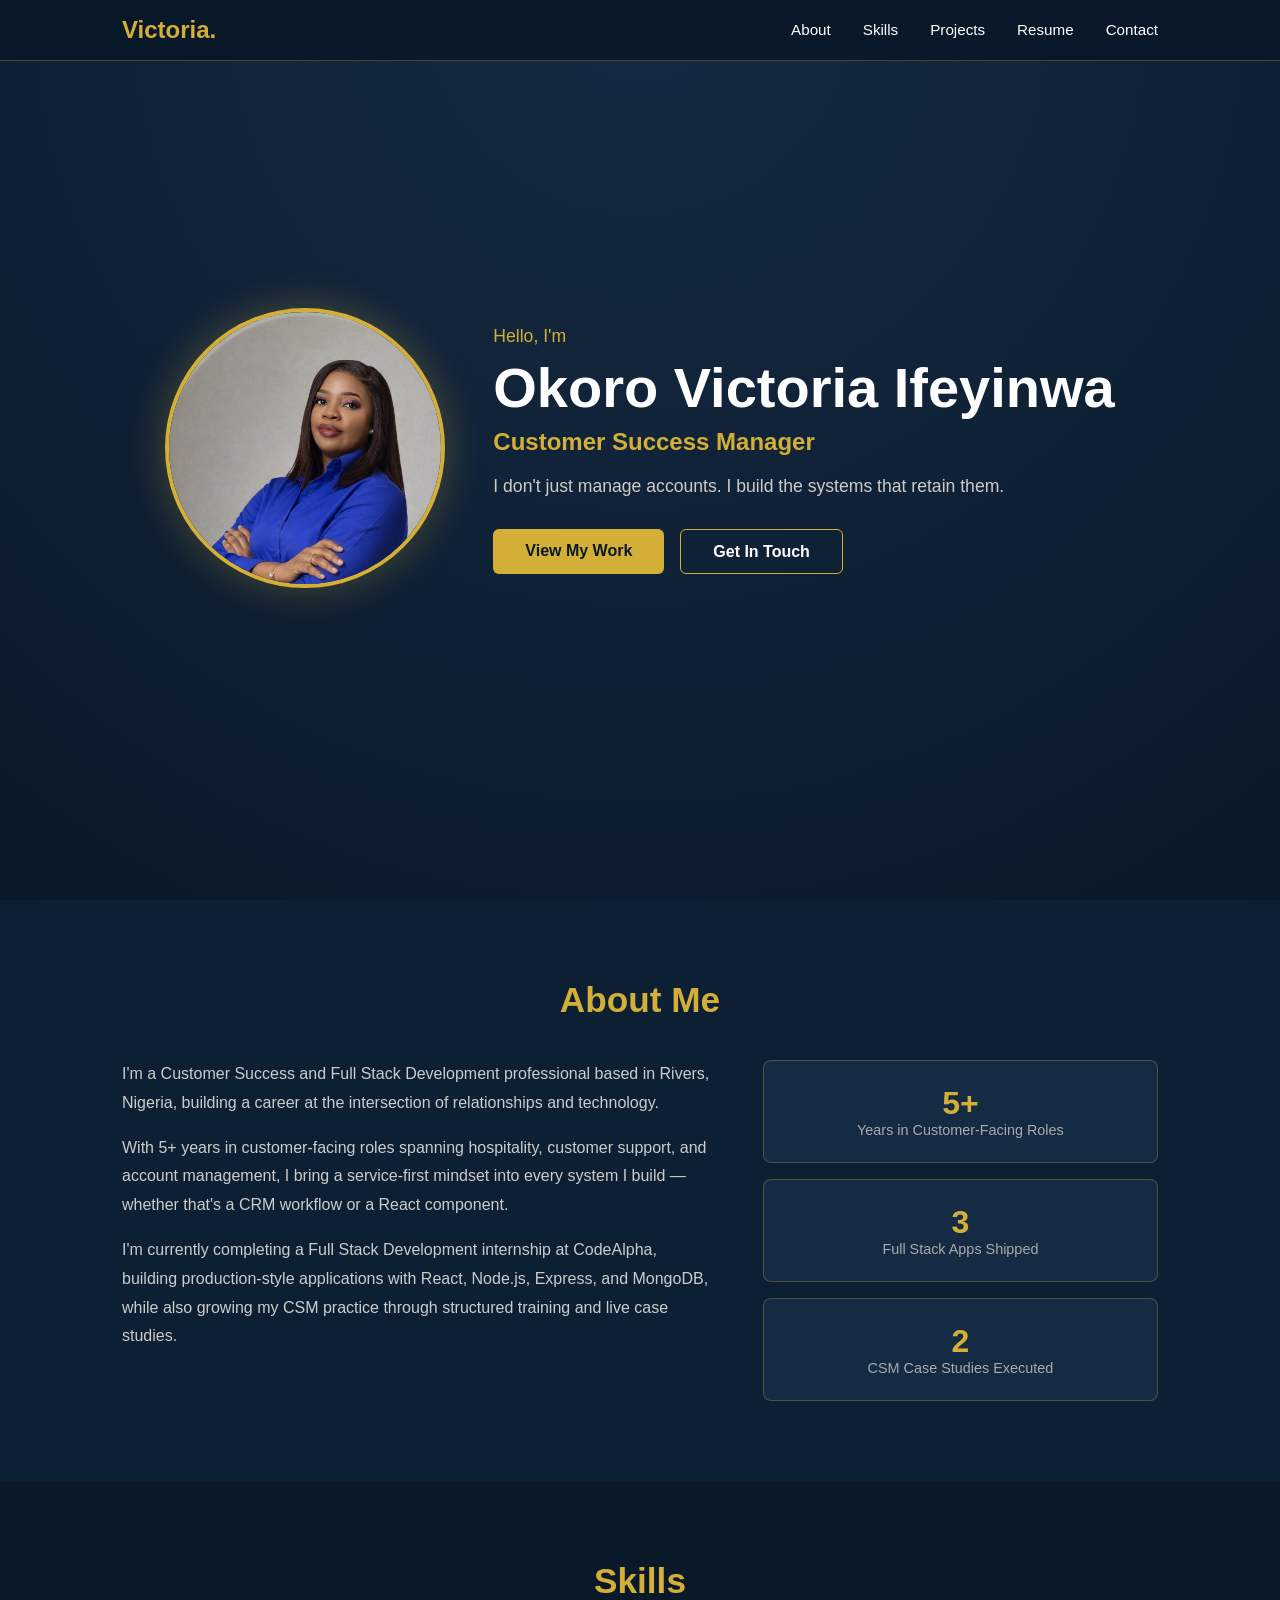
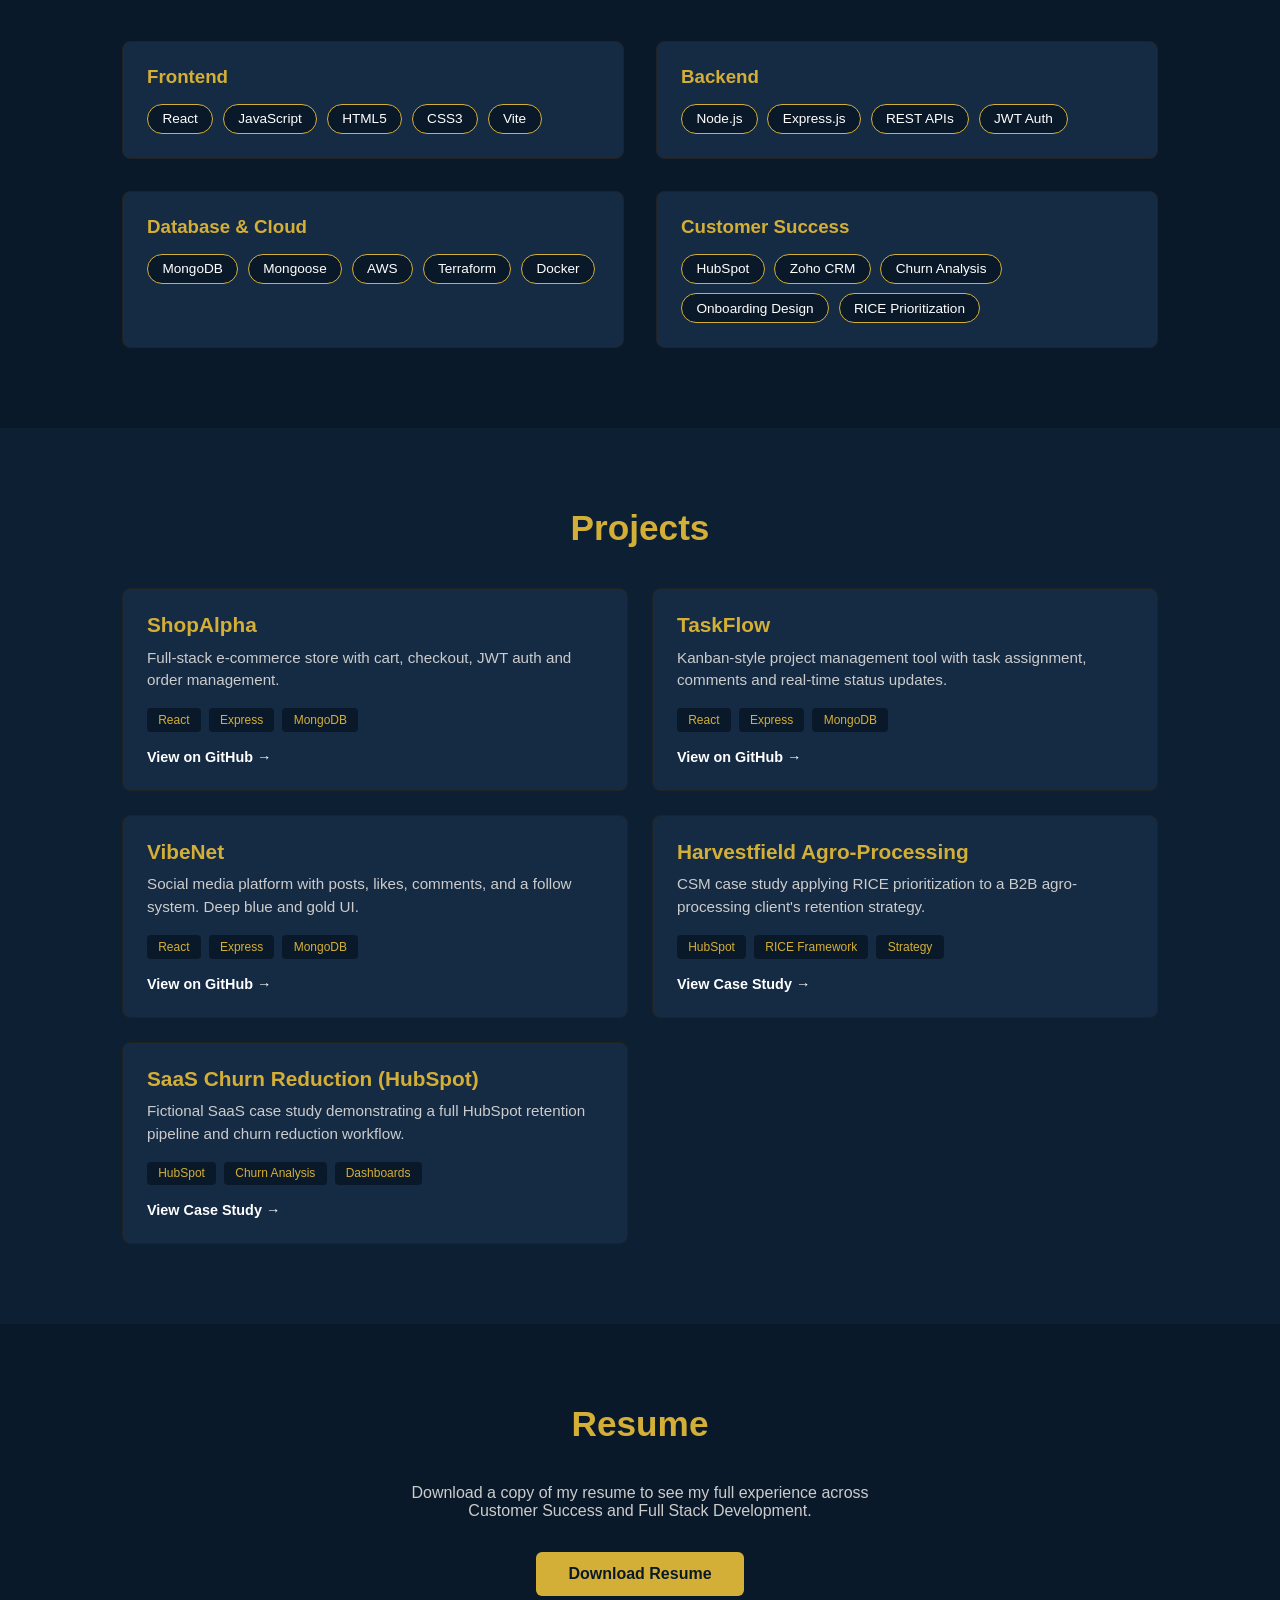
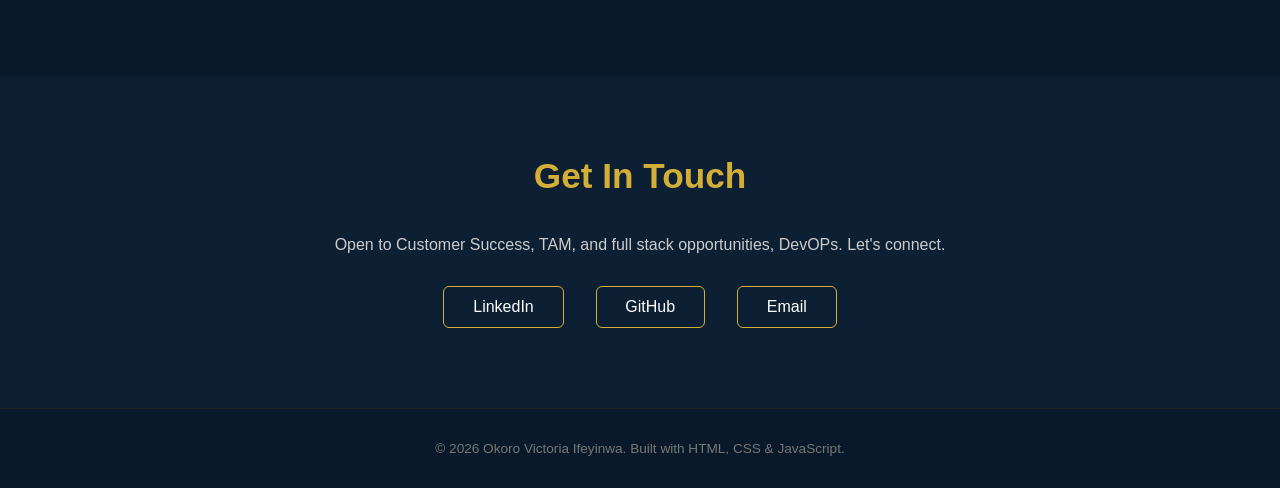
==== index.html @ 00ef0be6 "Portfolio site complete - CSM and Full Stack Developer" ====
<!DOCTYPE html>
<html lang="en">
<head>
<meta charset="UTF-8">
<meta name="viewport" content="width=device-width, initial-scale=1.0">
<title>Okoro Victoria Ifeyinwa | CSM & Full Stack Developer</title>
<link rel="stylesheet" href="style.css">
</head>
<body>

<nav id="navbar">
  <div class="nav-container">
    <a href="#hero" class="logo">Victoria.</a>
    <ul class="nav-links">
      <li><a href="#about">About</a></li>
      <li><a href="#skills">Skills</a></li>
      <li><a href="#projects">Projects</a></li>
      <li><a href="#resume">Resume</a></li>
      <li><a href="#contact">Contact</a></li>
    </ul>
    <div class="hamburger" id="hamburger">
      <span></span><span></span><span></span>
    </div>
  </div>
</nav>

<section id="hero">
  <div class="hero-content">
    <div class="hero-image">
      <img src="assets/profile.png" alt="Okoro Victoria Ifeyinwa">
    </div>
    <div class="hero-text">
      <p class="hero-greeting">Hello, I'm</p>
      <h1>Okoro Victoria Ifeyinwa</h1>
      <h2 class="typewriter" id="typewriter"></h2>
      <p class="hero-tagline">I don't just manage accounts. I build the systems that retain them.</p>
      <div class="hero-buttons">
        <a href="#projects" class="btn btn-primary">View My Work</a>
        <a href="#contact" class="btn btn-outline">Get In Touch</a>
      </div>
    </div>
  </div>
</section>

<section id="about">
  <div class="section-container">
    <h2 class="section-title">About Me</h2>
    <div class="about-grid">
      <div class="about-text">
        <p>I'm a Customer Success and Full Stack Development professional based in Rivers, Nigeria, building a career at the intersection of relationships and technology.</p>
        <p>With 5+ years in customer-facing roles spanning hospitality, customer support, and account management, I bring a service-first mindset into every system I build — whether that's a CRM workflow or a React component.</p>
        <p>I'm currently completing a Full Stack Development internship at CodeAlpha, building production-style applications with React, Node.js, Express, and MongoDB, while also growing my CSM practice through structured training and live case studies.</p>
      </div>
      <div class="about-stats">
        <div class="stat-card">
          <h3>5+</h3>
          <p>Years in Customer-Facing Roles</p>
        </div>
        <div class="stat-card">
          <h3>3</h3>
          <p>Full Stack Apps Shipped</p>
        </div>
        <div class="stat-card">
          <h3>2</h3>
          <p>CSM Case Studies Executed</p>
        </div>
      </div>
    </div>
  </div>
</section>

<section id="skills">
  <div class="section-container">
    <h2 class="section-title">Skills</h2>
    <div class="skills-grid">
      <div class="skill-category">
        <h3>Frontend</h3>
        <div class="skill-tags">
          <span>React</span><span>JavaScript</span><span>HTML5</span><span>CSS3</span><span>Vite</span>
        </div>
      </div>
      <div class="skill-category">
        <h3>Backend</h3>
        <div class="skill-tags">
          <span>Node.js</span><span>Express.js</span><span>REST APIs</span><span>JWT Auth</span>
        </div>
      </div>
      <div class="skill-category">
        <h3>Database & Cloud</h3>
        <div class="skill-tags">
          <span>MongoDB</span><span>Mongoose</span><span>AWS</span><span>Terraform</span><span>Docker</span>
        </div>
      </div>
      <div class="skill-category">
        <h3>Customer Success</h3>
        <div class="skill-tags">
          <span>HubSpot</span><span>Zoho CRM</span><span>Churn Analysis</span><span>Onboarding Design</span><span>RICE Prioritization</span>
        </div>
      </div>
    </div>
  </div>
</section>

<section id="projects">
  <div class="section-container">
    <h2 class="section-title">Projects</h2>
    <div class="projects-grid">

      <div class="project-card">
        <div class="project-header">ShopAlpha</div>
        <p>Full-stack e-commerce store with cart, checkout, JWT auth and order management.</p>
        <div class="project-tags"><span>React</span><span>Express</span><span>MongoDB</span></div>
        <a href="https://github.com/okorovictoriaifeyinwa-wq/CodeAlpha_EcommerceStore" target="_blank" class="project-link">View on GitHub →</a>
      </div>

      <div class="project-card">
        <div class="project-header">TaskFlow</div>
        <p>Kanban-style project management tool with task assignment, comments and real-time status updates.</p>
        <div class="project-tags"><span>React</span><span>Express</span><span>MongoDB</span></div>
        <a href="https://github.com/okorovictoriaifeyinwa-wq/CodeAlpha_ProjectManagementTool" target="_blank" class="project-link">View on GitHub →</a>
      </div>

      <div class="project-card">
        <div class="project-header">VibeNet</div>
        <p>Social media platform with posts, likes, comments, and a follow system. Deep blue and gold UI.</p>
        <div class="project-tags"><span>React</span><span>Express</span><span>MongoDB</span></div>
        <a href="https://github.com/okorovictoriaifeyinwa-wq/CodeAlpha_SocialMediaPlatform" target="_blank" class="project-link">View on GitHub →</a>
      </div>

      <div class="project-card">
        <div class="project-header">Harvestfield Agro-Processing</div>
        <p>CSM case study applying RICE prioritization to a B2B agro-processing client's retention strategy.</p>
        <div class="project-tags"><span>HubSpot</span><span>RICE Framework</span><span>Strategy</span></div>
        <a href="#" class="project-link">View Case Study →</a>
      </div>

      <div class="project-card">
        <div class="project-header">SaaS Churn Reduction (HubSpot)</div>
        <p>Fictional SaaS case study demonstrating a full HubSpot retention pipeline and churn reduction workflow.</p>
        <div class="project-tags"><span>HubSpot</span><span>Churn Analysis</span><span>Dashboards</span></div>
        <a href="#" class="project-link">View Case Study →</a>
      </div>

    </div>
  </div>
</section>

<section id="resume">
  <div class="section-container">
    <h2 class="section-title">Resume</h2>
    <p class="resume-text">Download a copy of my resume to see my full experience across Customer Success and Full Stack Development.</p>
    <a href="assets/resume.pdf" download class="btn btn-primary">Download Resume</a>
  </div>
</section>

<section id="contact">
  <div class="section-container">
    <h2 class="section-title">Get In Touch</h2>
    <p class="contact-text">Open to Customer Success, TAM, and full stack opportunities, DevOPs. Let's connect.</p>
    <div class="contact-links">
      <a href="https://www.linkedin.com/in/victoria-ifeyinwa-csm" target="_blank">LinkedIn</a>
      <a href="https://github.com/okorovictoriaifeyinwa-wq" target="_blank">GitHub</a>
      <a href="mailto:okorovictoriaifeyinwa@gmail.com">Email</a>
    </div>
  </div>
</section>

<footer>
  <p>&copy; 2026 Okoro Victoria Ifeyinwa. Built with HTML, CSS & JavaScript.</p>
</footer>

<script src="script.js"></script>
</body>
</html>
---- style.css ----
* {
  margin: 0;
  padding: 0;
  box-sizing: border-box;
}

body {
  font-family: 'Segoe UI', Arial, sans-serif;
  background: #0a1929;
  color: #fff;
  scroll-behavior: smooth;
}

/* NAVBAR */
#navbar {
  position: fixed;
  top: 0;
  width: 100%;
  background: rgba(10, 25, 41, 0.95);
  backdrop-filter: blur(8px);
  z-index: 1000;
  border-bottom: 1px solid rgba(212, 175, 55, 0.3);
}

.nav-container {
  max-width: 1100px;
  margin: 0 auto;
  display: flex;
  justify-content: space-between;
  align-items: center;
  padding: 1rem 2rem;
}

.logo {
  font-size: 1.5rem;
  font-weight: bold;
  color: #d4af37;
  text-decoration: none;
}

.nav-links {
  display: flex;
  list-style: none;
  gap: 2rem;
}

.nav-links a {
  color: #fff;
  text-decoration: none;
  font-size: 0.95rem;
  transition: color 0.3s;
}

.nav-links a:hover {
  color: #d4af37;
}

.hamburger {
  display: none;
  flex-direction: column;
  gap: 5px;
  cursor: pointer;
}

.hamburger span {
  width: 25px;
  height: 3px;
  background: #d4af37;
  border-radius: 2px;
}

/* HERO */
#hero {
  min-height: 100vh;
  display: flex;
  align-items: center;
  justify-content: center;
  text-align: center;
  padding: 0 2rem;
  background: radial-gradient(circle at top, #152a43, #0a1929);
}

.hero-content {
  display: flex;
  align-items: center;
  justify-content: center;
  gap: 3rem;
  max-width: 1100px;
  margin: 0 auto;
}

.hero-image {
  flex-shrink: 0;
}

.hero-image img {
  width: 280px;
  height: 280px;
  object-fit: cover;
  border-radius: 50%;
  border: 4px solid #d4af37;
  box-shadow: 0 0 40px rgba(212, 175, 55, 0.3);
}

.hero-text {
  text-align: left;
}

.hero-greeting {
  color: #d4af37;
  font-size: 1.1rem;
  margin-bottom: 0.5rem;
}

#hero h1 {
  font-size: 3.5rem;
  margin-bottom: 0.5rem;
}

.typewriter {
  font-size: 1.5rem;
  color: #d4af37;
  min-height: 2rem;
  margin-bottom: 1rem;
}

.hero-tagline {
  font-size: 1.1rem;
  color: #ccc;
  max-width: 600px;
  margin: 0 0 2rem 0;
}

.hero-buttons {
  display: flex;
  gap: 1rem;
  justify-content: flex-start;
}

.btn {
  padding: 0.8rem 2rem;
  border-radius: 6px;
  text-decoration: none;
  font-weight: bold;
  transition: all 0.3s;
  display: inline-block;
}

.btn-primary {
  background: #d4af37;
  color: #0a1929;
}

.btn-primary:hover {
  background: #e8c659;
  transform: translateY(-3px);
}

.btn-outline {
  border: 1px solid #d4af37;
  color: #fff;
}

.btn-outline:hover {
  background: rgba(212, 175, 55, 0.1);
  transform: translateY(-3px);
}

/* SECTIONS */
.section-container {
  max-width: 1100px;
  margin: 0 auto;
  padding: 5rem 2rem;
}

.section-title {
  font-size: 2.2rem;
  color: #d4af37;
  margin-bottom: 2.5rem;
  text-align: center;
  opacity: 0;
  transform: translateY(20px);
  transition: all 0.6s ease;
}

.section-title.visible {
  opacity: 1;
  transform: translateY(0);
}

/* ABOUT */
#about {
  background: #0d1f33;
}

.about-grid {
  display: grid;
  grid-template-columns: 1.5fr 1fr;
  gap: 3rem;
  align-items: start;
}

.about-text p {
  color: #ccc;
  line-height: 1.8;
  margin-bottom: 1rem;
}

.about-stats {
  display: flex;
  flex-direction: column;
  gap: 1rem;
}

.stat-card {
  background: #152a43;
  border: 1px solid rgba(212, 175, 55, 0.3);
  border-radius: 8px;
  padding: 1.5rem;
  text-align: center;
  transition: transform 0.3s, border-color 0.3s;
}

.stat-card:hover {
  transform: translateY(-5px);
  border-color: #d4af37;
}

.stat-card h3 {
  font-size: 2rem;
  color: #d4af37;
}

.stat-card p {
  color: #aaa;
  font-size: 0.9rem;
}

/* SKILLS */
.skills-grid {
  display: grid;
  grid-template-columns: repeat(2, 1fr);
  gap: 2rem;
}

.skill-category {
  background: #152a43;
  border-radius: 8px;
  padding: 1.5rem;
  border: 1px solid #222;
}

.skill-category h3 {
  color: #d4af37;
  margin-bottom: 1rem;
}

.skill-tags {
  display: flex;
  flex-wrap: wrap;
  gap: 0.6rem;
}

.skill-tags span {
  background: #0a1929;
  border: 1px solid #d4af37;
  color: #fff;
  padding: 0.4rem 0.9rem;
  border-radius: 20px;
  font-size: 0.85rem;
  transition: all 0.3s;
}

.skill-tags span:hover {
  background: #d4af37;
  color: #0a1929;
}

/* PROJECTS */
#projects {
  background: #0d1f33;
}

.projects-grid {
  display: grid;
  grid-template-columns: repeat(2, 1fr);
  gap: 1.5rem;
}

.project-card {
  background: #152a43;
  border: 1px solid #222;
  border-radius: 8px;
  padding: 1.5rem;
  transition: transform 0.3s, border-color 0.3s;
}

.project-card:hover {
  transform: translateY(-6px);
  border-color: #d4af37;
}

.project-header {
  font-size: 1.3rem;
  font-weight: bold;
  color: #d4af37;
  margin-bottom: 0.6rem;
}

.project-card p {
  color: #ccc;
  font-size: 0.95rem;
  margin-bottom: 1rem;
  line-height: 1.5;
}

.project-tags {
  display: flex;
  gap: 0.5rem;
  margin-bottom: 1rem;
  flex-wrap: wrap;
}

.project-tags span {
  background: #0a1929;
  color: #d4af37;
  padding: 0.3rem 0.7rem;
  border-radius: 4px;
  font-size: 0.75rem;
}

.project-link {
  color: #fff;
  text-decoration: none;
  font-weight: bold;
  font-size: 0.9rem;
  transition: color 0.3s;
}

.project-link:hover {
  color: #d4af37;
}

/* RESUME */
.resume-text {
  text-align: center;
  color: #ccc;
  max-width: 500px;
  margin: 0 auto 2rem;
}

#resume {
  text-align: center;
}

/* CONTACT */
#contact {
  background: #0d1f33;
  text-align: center;
}

.contact-text {
  color: #ccc;
  margin-bottom: 2rem;
}

.contact-links {
  display: flex;
  gap: 2rem;
  justify-content: center;
}

.contact-links a {
  color: #fff;
  text-decoration: none;
  border: 1px solid #d4af37;
  padding: 0.7rem 1.8rem;
  border-radius: 6px;
  transition: all 0.3s;
}

.contact-links a:hover {
  background: #d4af37;
  color: #0a1929;
}

/* FOOTER */
footer {
  text-align: center;
  padding: 2rem;
  color: #777;
  font-size: 0.85rem;
  border-top: 1px solid #222;
}

/* RESPONSIVE */
@media (max-width: 768px) {
  .nav-links {
    display: none;
  }
  .hamburger {
    display: flex;
  }
  #hero h1 {
    font-size: 2.3rem;
  }
  .about-grid, .skills-grid, .projects-grid {
    grid-template-columns: 1fr;
  }
  .hero-buttons {
    flex-direction: column;
    align-items: center;
    justify-content: center;
  }
  .hero-content {
    flex-direction: column;
    text-align: center;
  }
  .hero-text {
    text-align: center;
  }
  .hero-image img {
    width: 200px;
    height: 200px;
  }
}
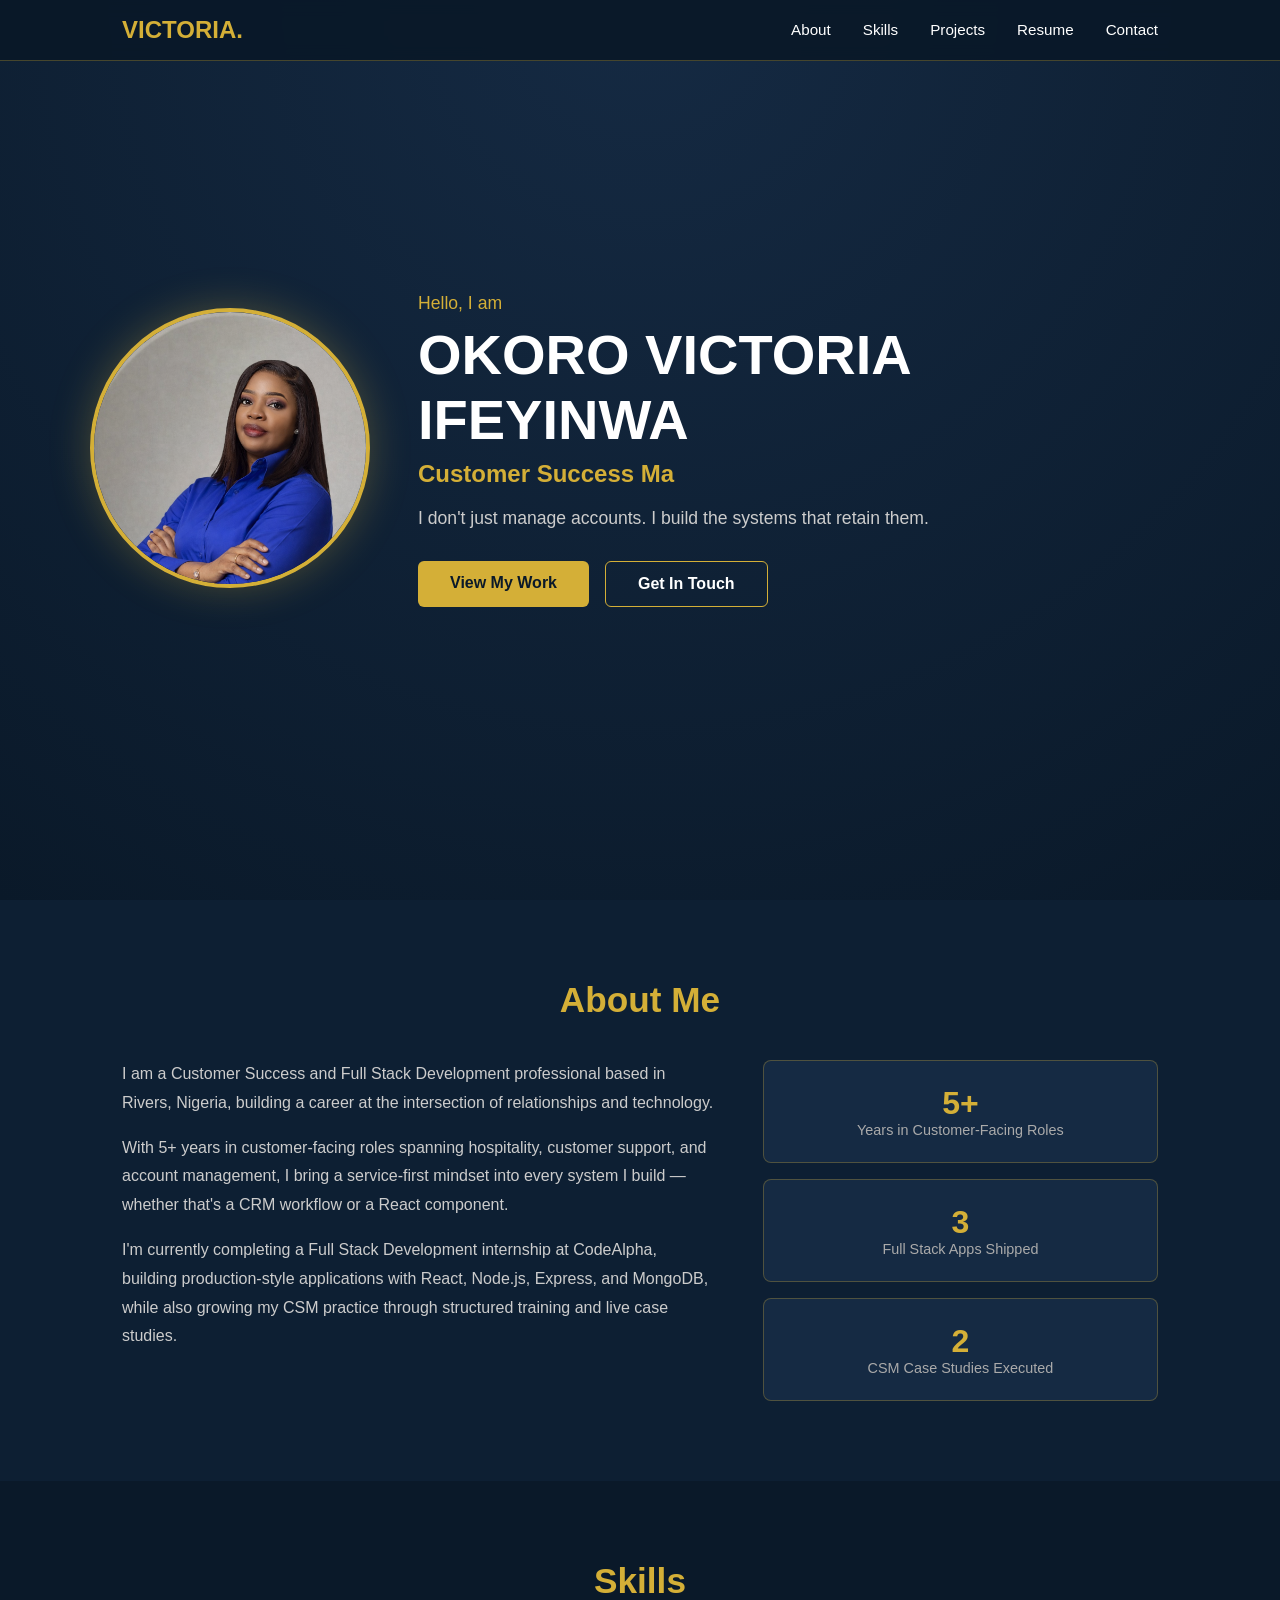
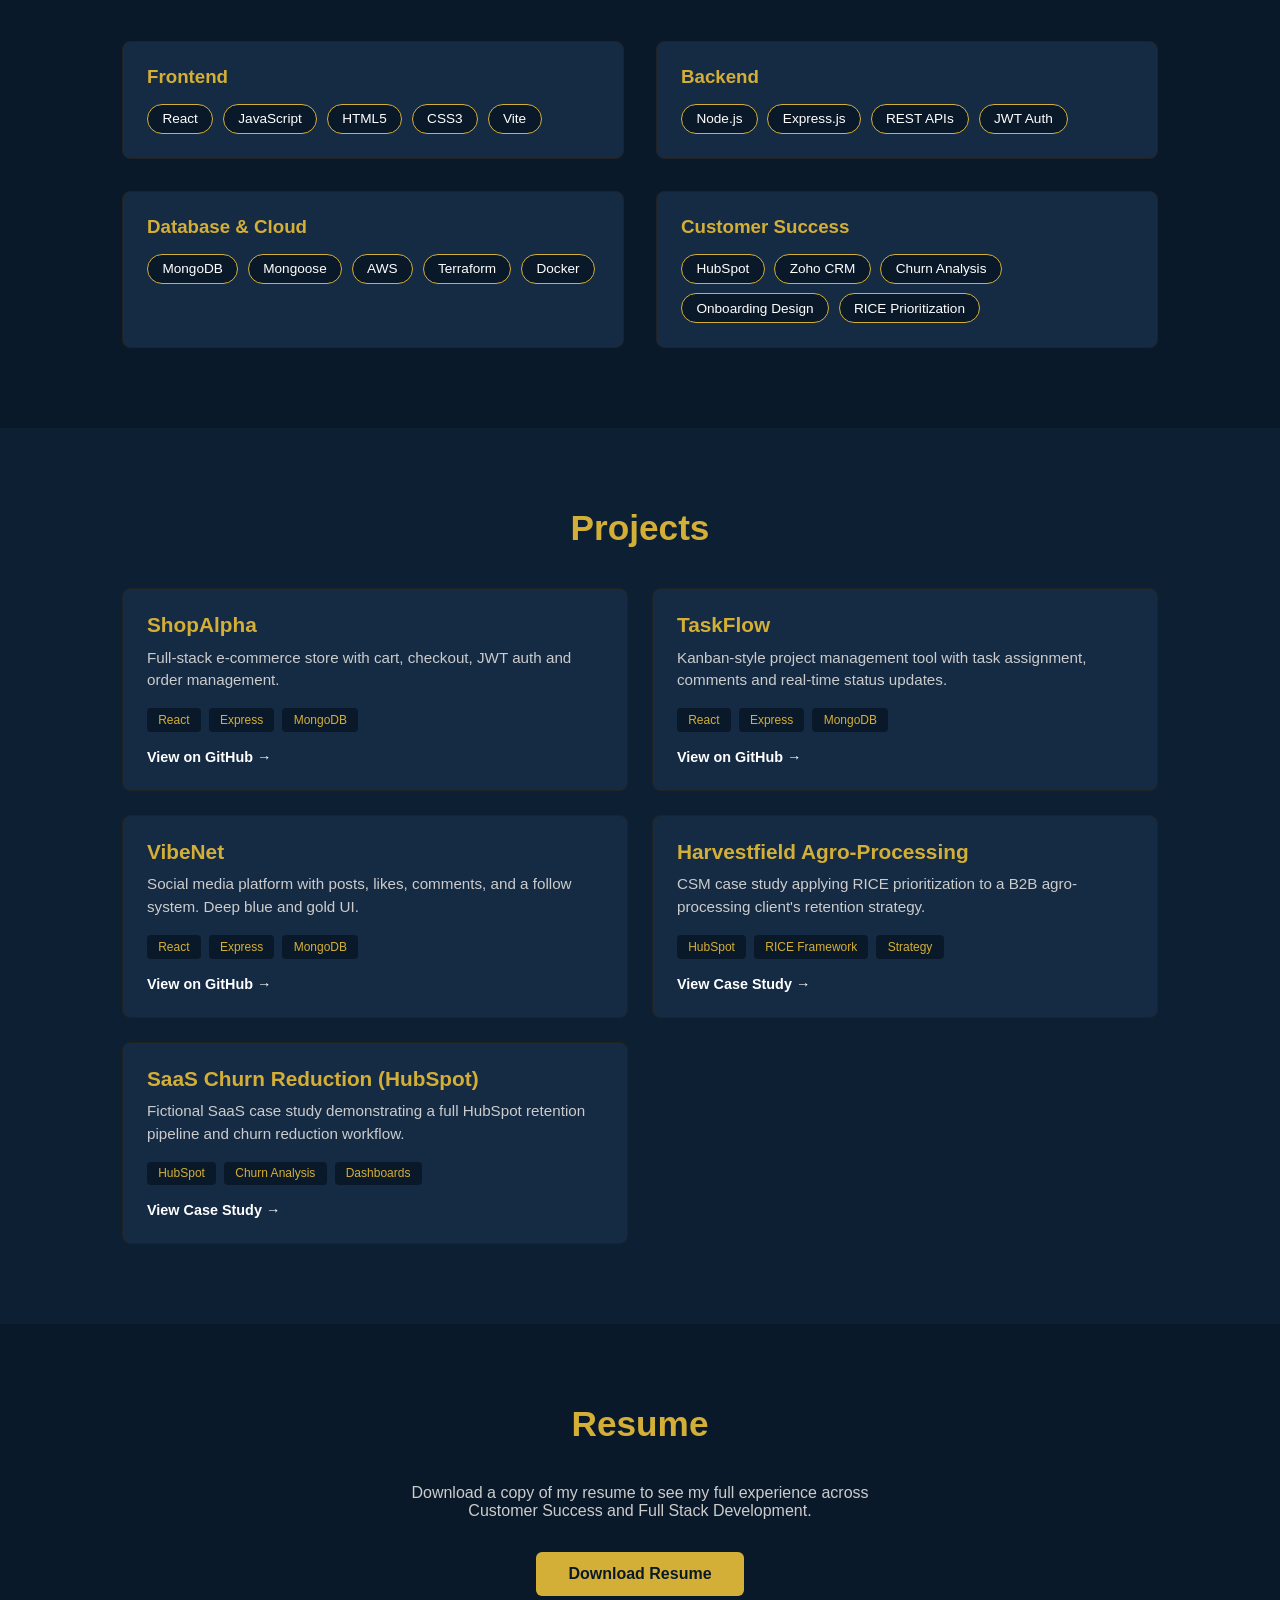
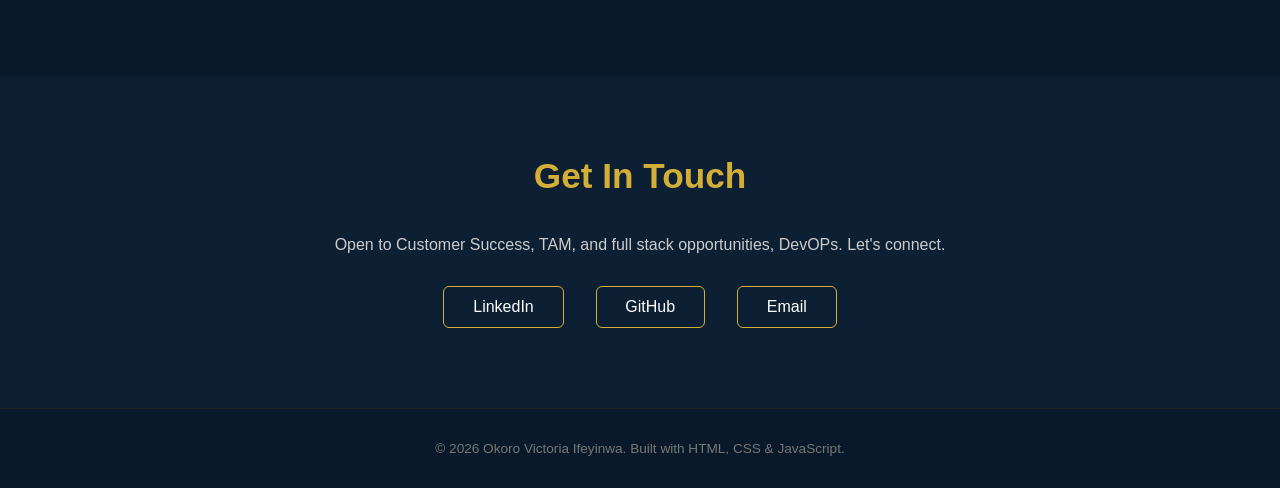
==== commit 6e1a13cb: "Updated portfolio site" ====
--- a/index.html
+++ b/index.html
@@ -3,14 +3,14 @@
 <head>
 <meta charset="UTF-8">
 <meta name="viewport" content="width=device-width, initial-scale=1.0">
-<title>Okoro Victoria Ifeyinwa | CSM & Full Stack Developer</title>
+<title>OKORO VICTORIA IFEYINWA | CSM & FULL STACK DEVELOPER</title>
 <link rel="stylesheet" href="style.css">
 </head>
 <body>
 
 <nav id="navbar">
   <div class="nav-container">
-    <a href="#hero" class="logo">Victoria.</a>
+    <a href="#hero" class="logo">VICTORIA.</a>
     <ul class="nav-links">
       <li><a href="#about">About</a></li>
       <li><a href="#skills">Skills</a></li>
@@ -30,8 +30,8 @@
       <img src="assets/profile.png" alt="Okoro Victoria Ifeyinwa">
     </div>
     <div class="hero-text">
-      <p class="hero-greeting">Hello, I'm</p>
-      <h1>Okoro Victoria Ifeyinwa</h1>
+      <p class="hero-greeting">Hello, I am</p>
+      <h1>OKORO VICTORIA IFEYINWA</h1>
       <h2 class="typewriter" id="typewriter"></h2>
       <p class="hero-tagline">I don't just manage accounts. I build the systems that retain them.</p>
       <div class="hero-buttons">
@@ -47,7 +47,7 @@
     <h2 class="section-title">About Me</h2>
     <div class="about-grid">
       <div class="about-text">
-        <p>I'm a Customer Success and Full Stack Development professional based in Rivers, Nigeria, building a career at the intersection of relationships and technology.</p>
+        <p>I am a Customer Success and Full Stack Development professional based in Rivers, Nigeria, building a career at the intersection of relationships and technology.</p>
         <p>With 5+ years in customer-facing roles spanning hospitality, customer support, and account management, I bring a service-first mindset into every system I build — whether that's a CRM workflow or a React component.</p>
         <p>I'm currently completing a Full Stack Development internship at CodeAlpha, building production-style applications with React, Node.js, Express, and MongoDB, while also growing my CSM practice through structured training and live case studies.</p>
       </div>
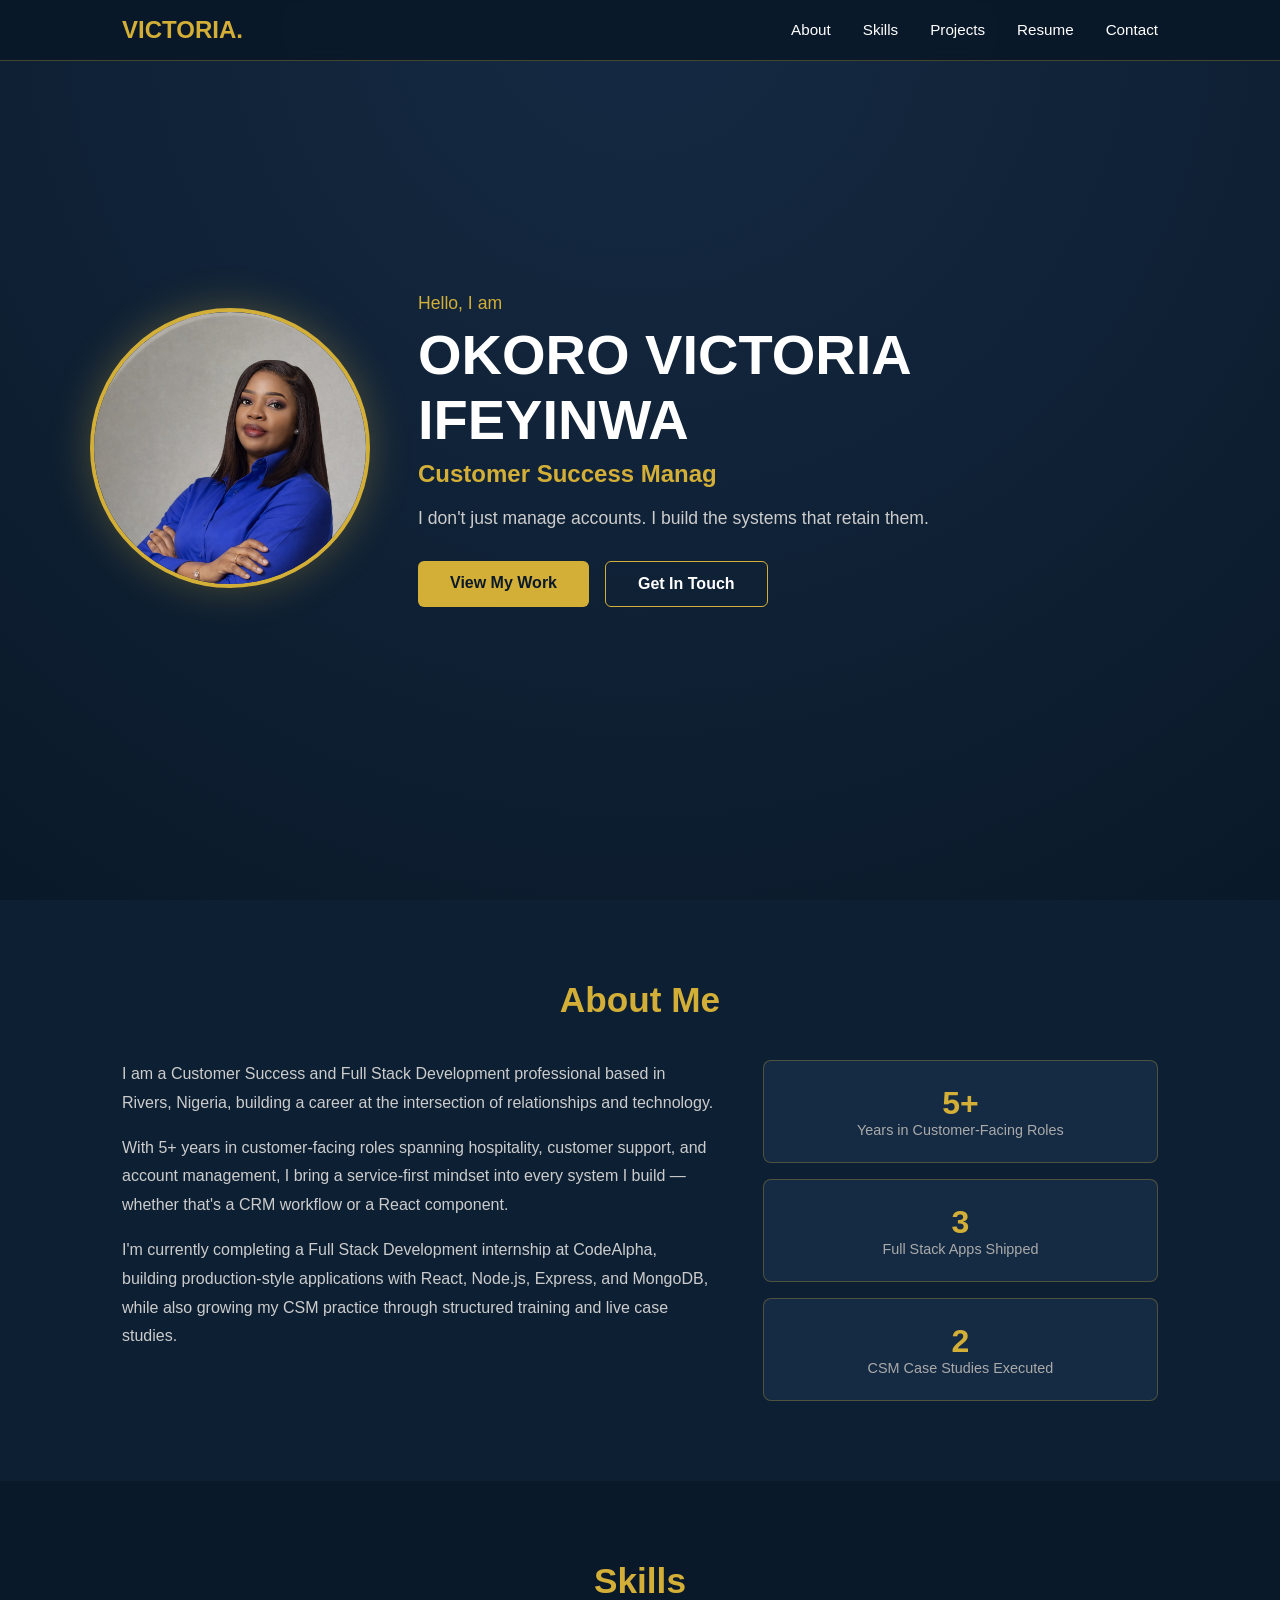
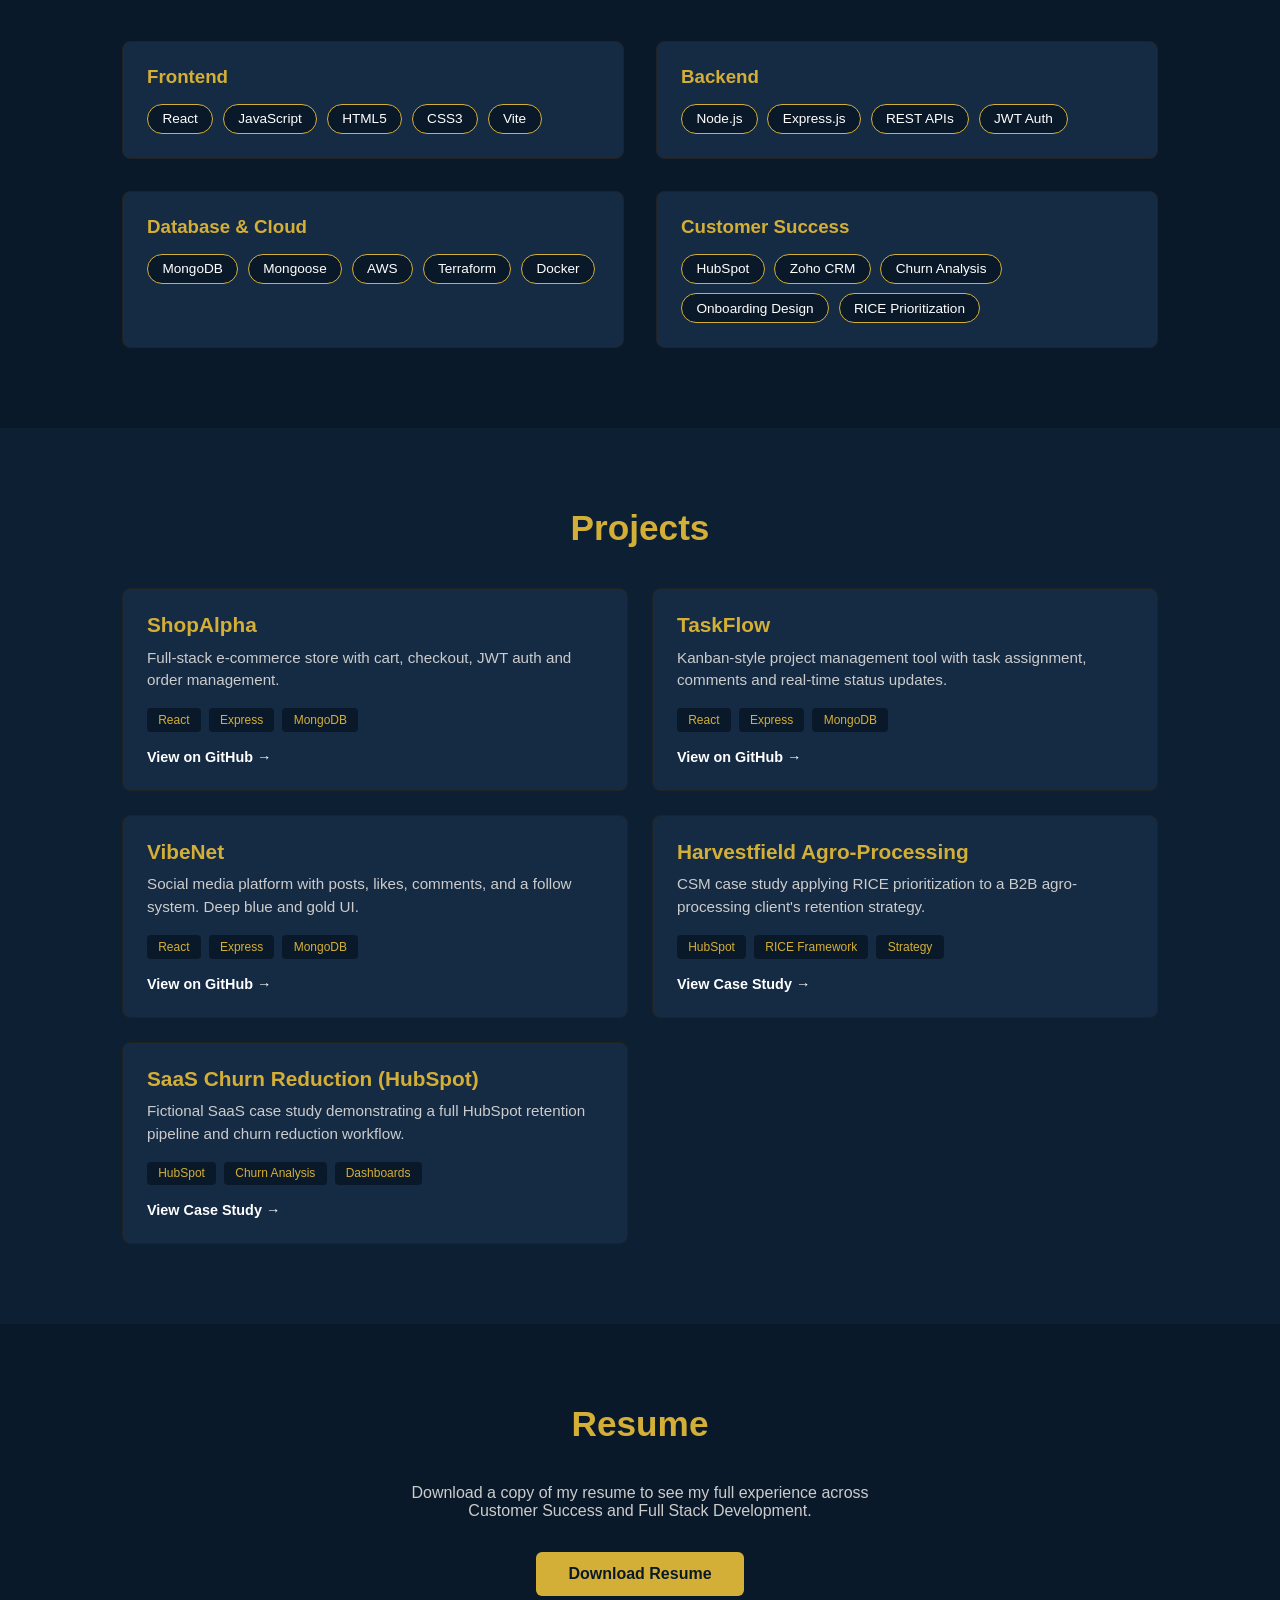
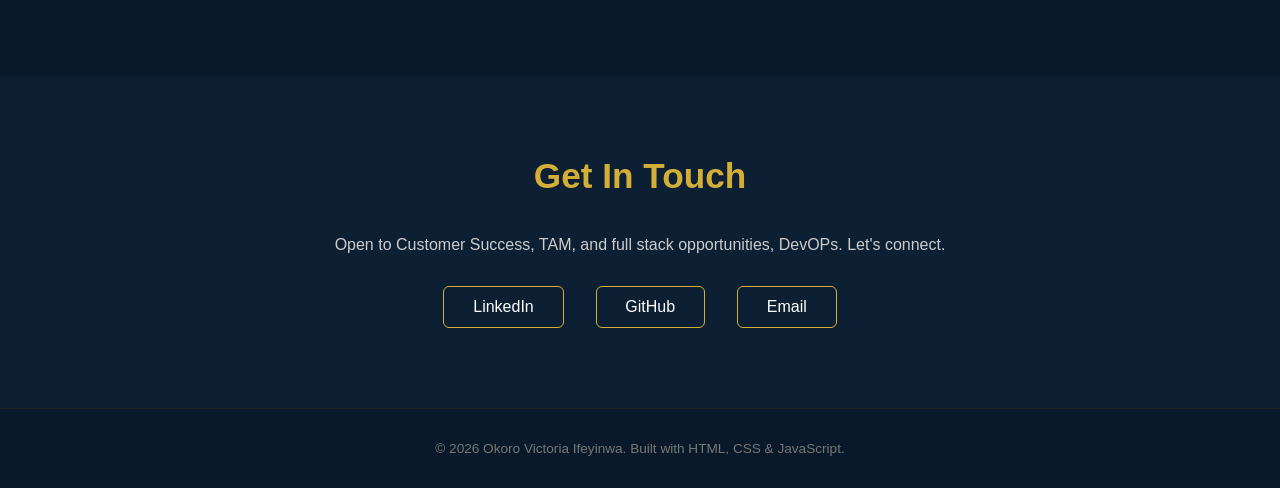
==== commit 660092e9: "Add CSM case studies" ====
--- a/index.html
+++ b/index.html
@@ -131,14 +131,14 @@
         <div class="project-header">Harvestfield Agro-Processing</div>
         <p>CSM case study applying RICE prioritization to a B2B agro-processing client's retention strategy.</p>
         <div class="project-tags"><span>HubSpot</span><span>RICE Framework</span><span>Strategy</span></div>
-        <a href="#" class="project-link">View Case Study →</a>
+        <a href="case-studies/harvestfield-case-study-2.html" target="_blank" class="project-link">View Case Study →</a>
       </div>
 
       <div class="project-card">
         <div class="project-header">SaaS Churn Reduction (HubSpot)</div>
         <p>Fictional SaaS case study demonstrating a full HubSpot retention pipeline and churn reduction workflow.</p>
         <div class="project-tags"><span>HubSpot</span><span>Churn Analysis</span><span>Dashboards</span></div>
-        <a href="#" class="project-link">View Case Study →</a>
+        <a href="assets/Flytrack Logistics..pdf-case-study.pdf" target="_blank" class="project-link">View Case Study →</a>
       </div>
 
     </div>
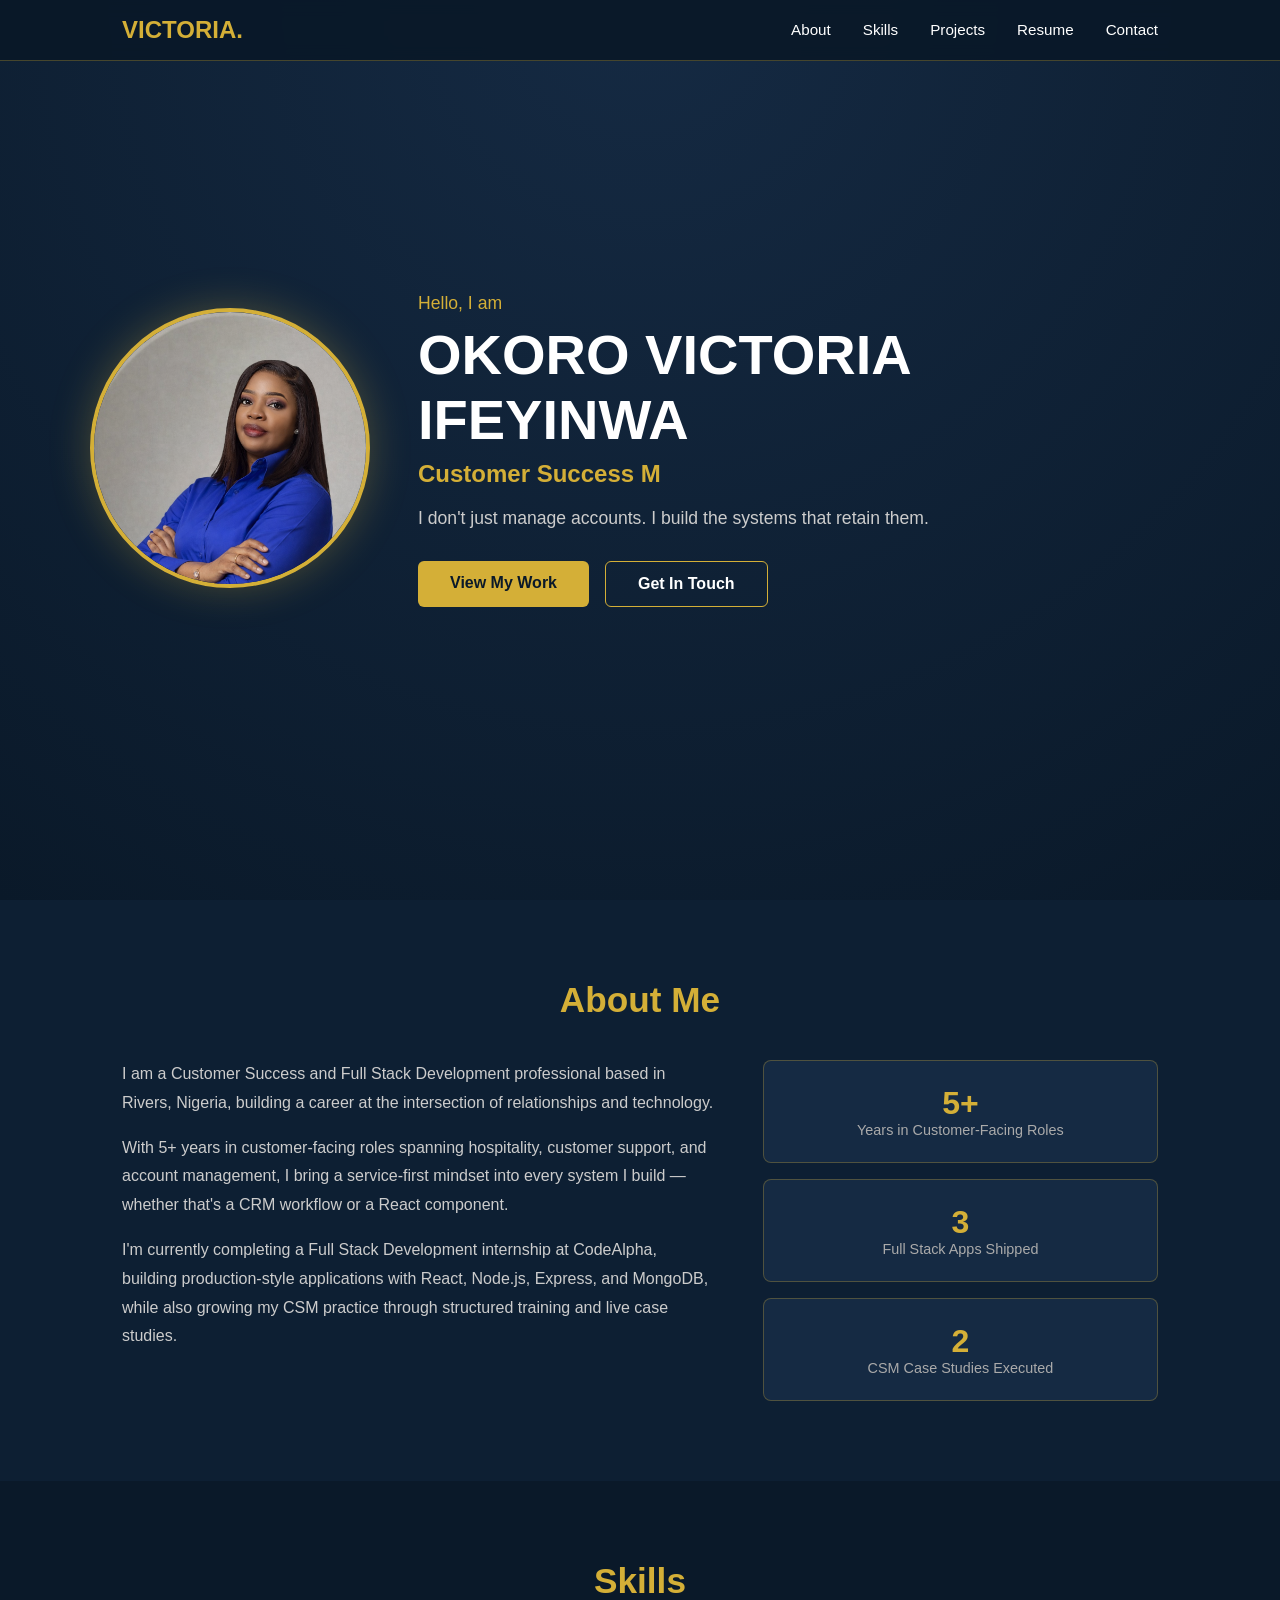
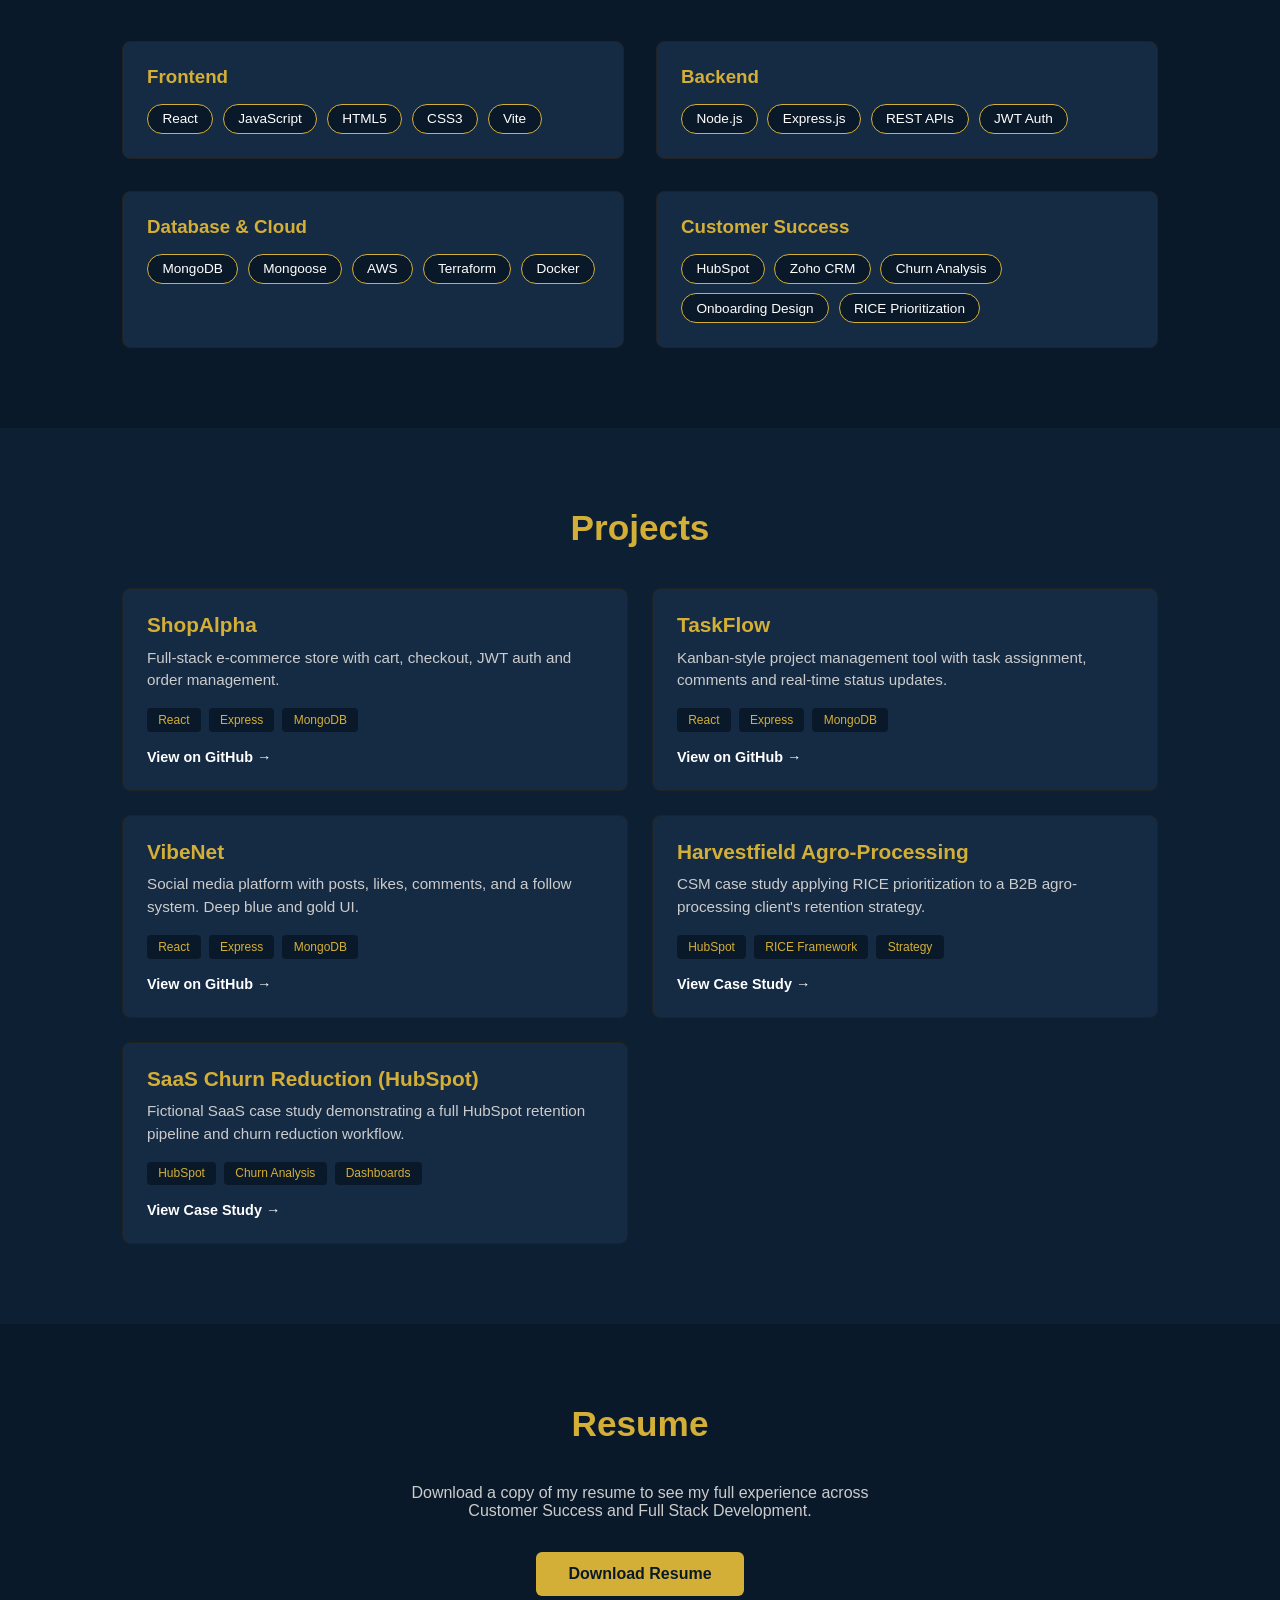
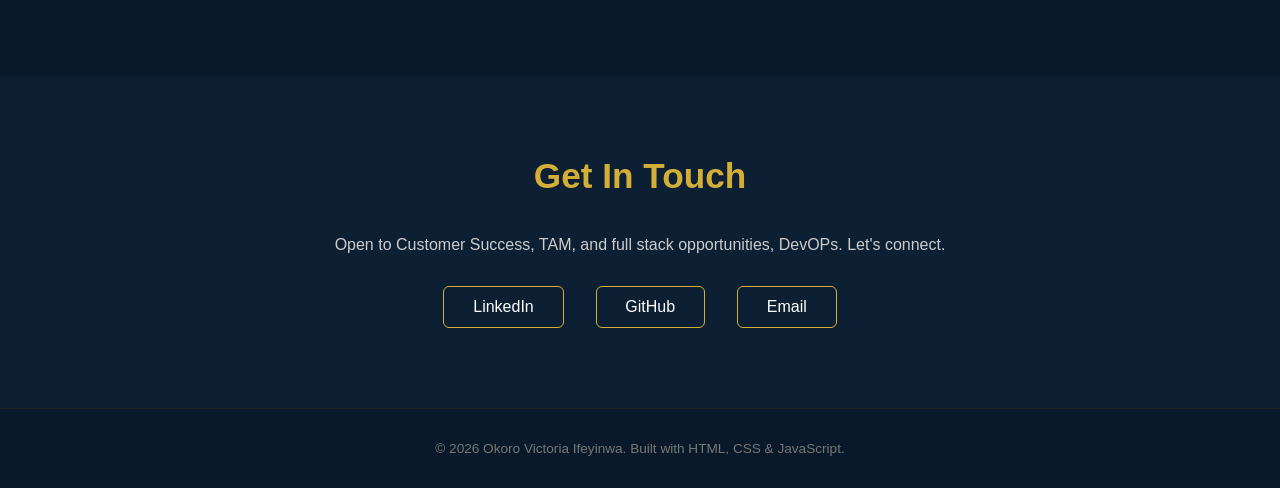
==== commit f9d5d752: "Link CSM case studies to project cards" ====
--- a/index.html
+++ b/index.html
@@ -138,7 +138,7 @@
         <div class="project-header">SaaS Churn Reduction (HubSpot)</div>
         <p>Fictional SaaS case study demonstrating a full HubSpot retention pipeline and churn reduction workflow.</p>
         <div class="project-tags"><span>HubSpot</span><span>Churn Analysis</span><span>Dashboards</span></div>
-        <a href="assets/Flytrack Logistics..pdf-case-study.pdf" target="_blank" class="project-link">View Case Study →</a>
+        <a href="case-studies/flytrack-logistics.pdf" target="_blank" class="project-link">View Case Study →</a>
       </div>
 
     </div>
